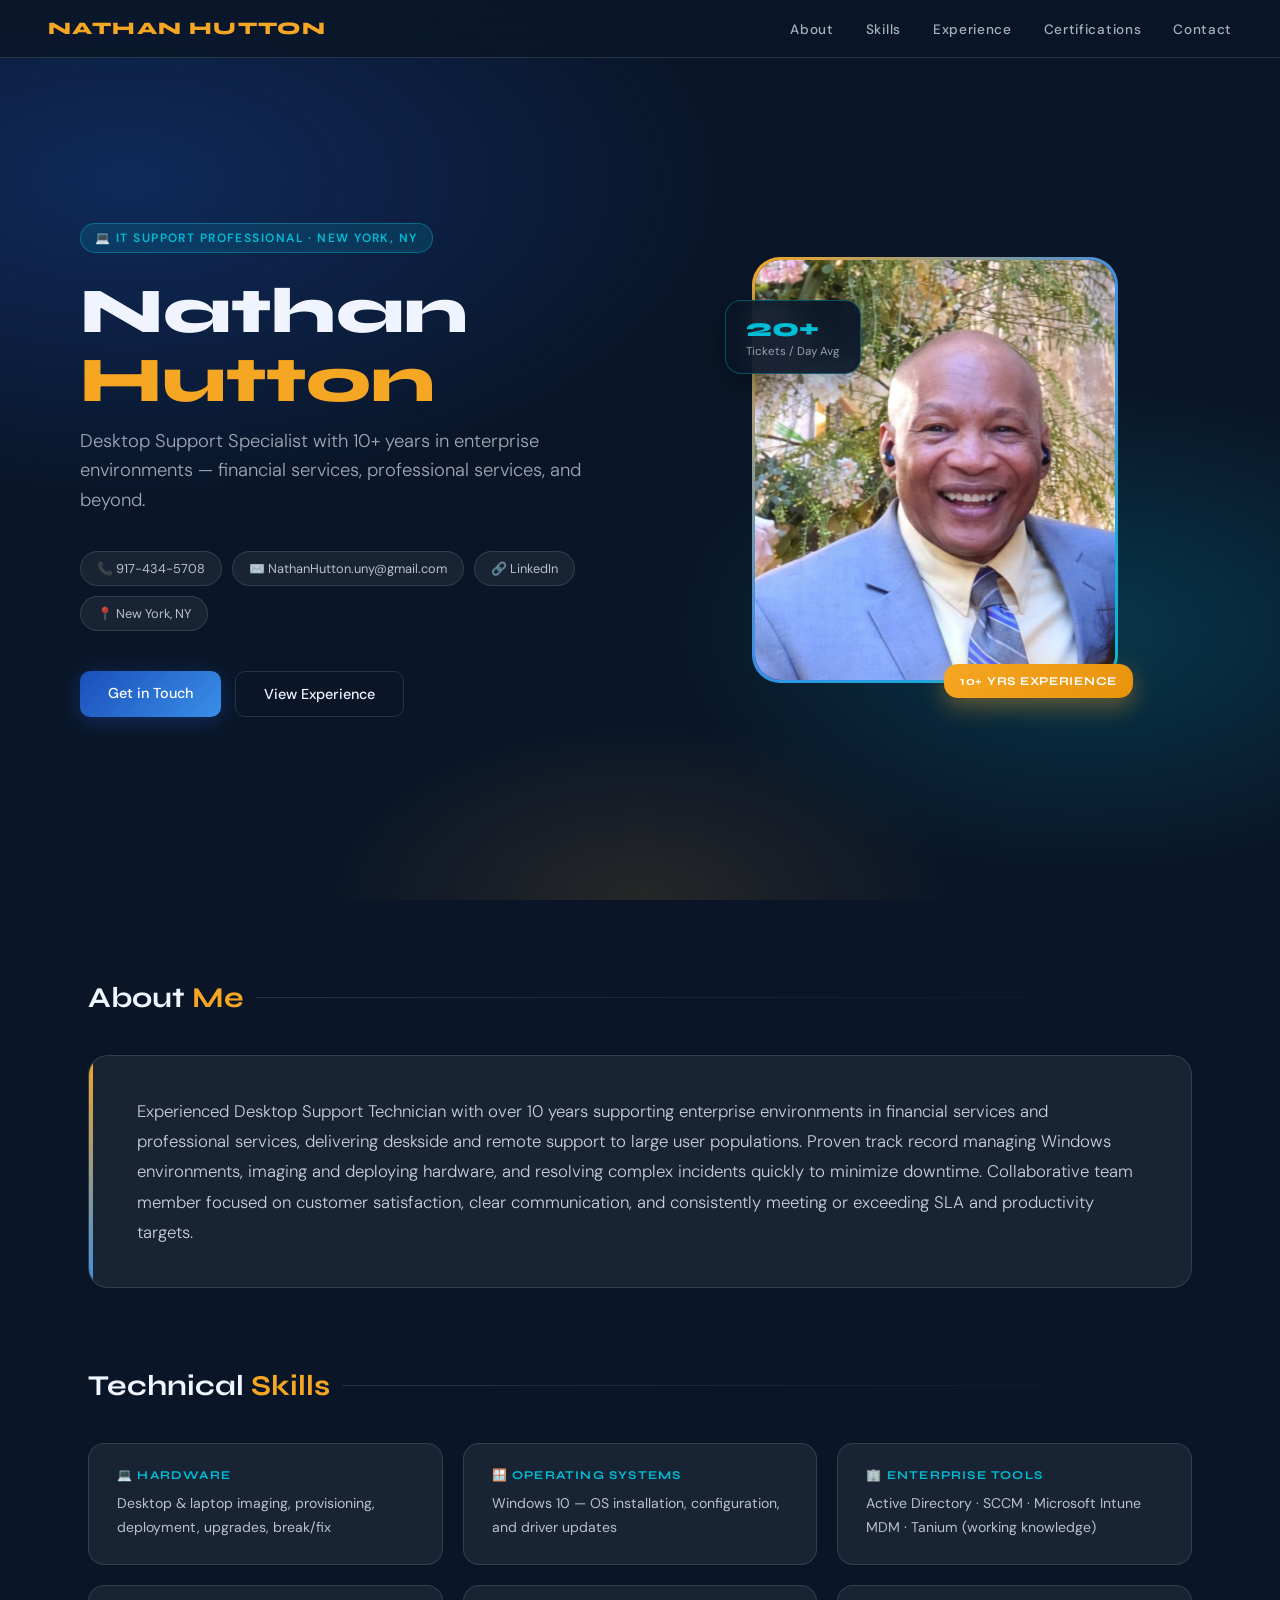
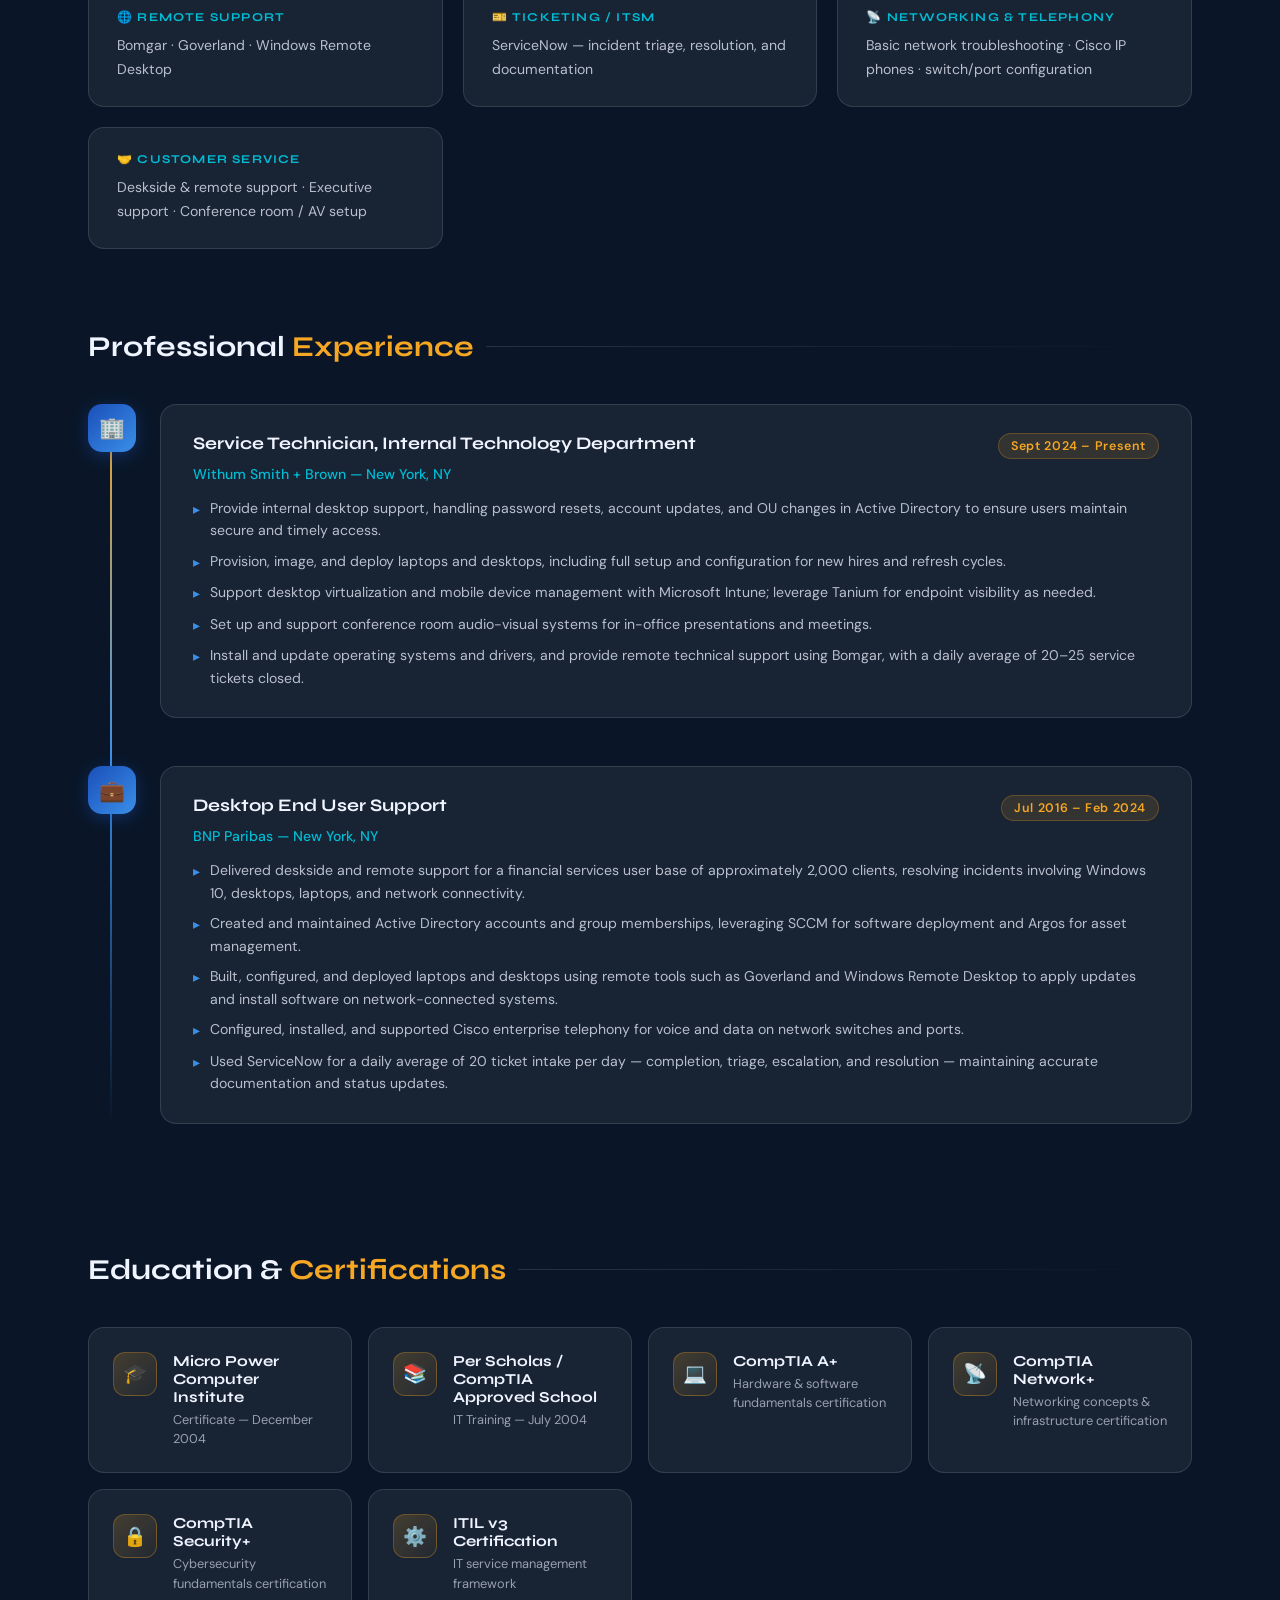
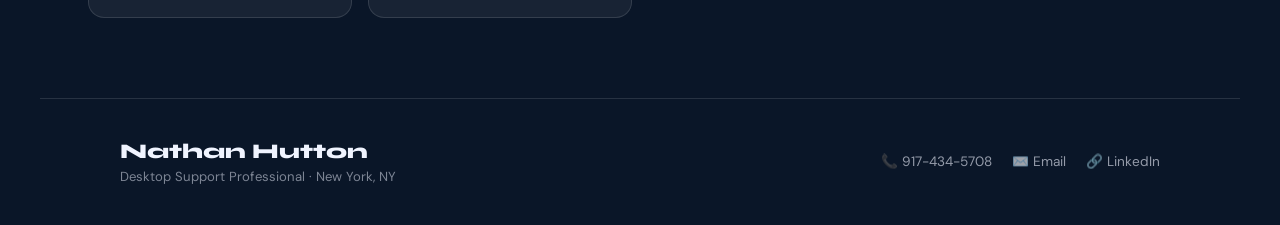
==== nathan_hutton_website.html @ e52b8e5c "commit personal front facing webpage" ====
<!DOCTYPE html>
<html lang="en">
<head>
<meta charset="UTF-8">
<meta name="viewport" content="width=device-width, initial-scale=1.0">
<title>Nathan Hutton | IT Support Professional</title>
<link href="https://fonts.googleapis.com/css2?family=Syne:wght@400;600;700;800&family=DM+Sans:ital,wght@0,300;0,400;0,500;1,300&display=swap" rel="stylesheet">
<style>
  :root {
    --navy: #0a1628;
    --blue: #1a4fba;
    --sky: #3a8fe8;
    --gold: #f5a623;
    --teal: #00bcd4;
    --soft-white: #f0f4ff;
    --card-bg: rgba(255,255,255,0.06);
    --card-border: rgba(255,255,255,0.12);
  }
  * { margin: 0; padding: 0; box-sizing: border-box; }
  body {
    font-family: 'DM Sans', sans-serif;
    background: var(--navy);
    color: var(--soft-white);
    overflow-x: hidden;
    min-height: 100vh;
  }
  body::before {
    content: '';
    position: fixed;
    inset: 0;
    background:
      radial-gradient(ellipse 80% 60% at 10% 20%, rgba(26,79,186,0.35) 0%, transparent 60%),
      radial-gradient(ellipse 60% 50% at 85% 70%, rgba(0,188,212,0.2) 0%, transparent 55%),
      radial-gradient(ellipse 50% 40% at 50% 100%, rgba(245,166,35,0.12) 0%, transparent 50%);
    z-index: 0;
    pointer-events: none;
  }
  .page-wrapper { position: relative; z-index: 1; }

  nav {
    position: fixed;
    top: 0; left: 0; right: 0;
    display: flex;
    justify-content: space-between;
    align-items: center;
    padding: 18px 48px;
    background: rgba(10,22,40,0.82);
    backdrop-filter: blur(14px);
    border-bottom: 1px solid var(--card-border);
    z-index: 100;
  }
  .nav-logo {
    font-family: 'Syne', sans-serif;
    font-weight: 800;
    font-size: 1.1rem;
    letter-spacing: 0.08em;
    color: var(--gold);
    text-transform: uppercase;
  }
  .nav-links { display: flex; gap: 32px; list-style: none; }
  .nav-links a {
    color: rgba(240,244,255,0.7);
    text-decoration: none;
    font-size: 0.85rem;
    font-weight: 500;
    letter-spacing: 0.05em;
    transition: color 0.25s;
  }
  .nav-links a:hover { color: var(--teal); }

  .hero {
    min-height: 100vh;
    display: grid;
    grid-template-columns: 1fr 1fr;
    align-items: center;
    gap: 60px;
    padding: 120px 80px 80px;
    max-width: 1300px;
    margin: 0 auto;
  }
  .hero-text { animation: fadeUp 0.9s ease both; }
  .hero-tag {
    display: inline-block;
    background: rgba(0,188,212,0.15);
    border: 1px solid rgba(0,188,212,0.4);
    color: var(--teal);
    font-size: 0.75rem;
    font-weight: 600;
    letter-spacing: 0.12em;
    text-transform: uppercase;
    padding: 6px 14px;
    border-radius: 100px;
    margin-bottom: 24px;
  }
  .hero h1 {
    font-family: 'Syne', sans-serif;
    font-weight: 800;
    font-size: clamp(2.6rem, 5vw, 4.2rem);
    line-height: 1.08;
    margin-bottom: 12px;
  }
  .hero h1 span { color: var(--gold); }
  .hero-subtitle {
    font-size: 1.15rem;
    font-weight: 300;
    color: rgba(240,244,255,0.65);
    margin-bottom: 36px;
    line-height: 1.6;
  }
  .contact-pills { display: flex; flex-wrap: wrap; gap: 10px; margin-bottom: 40px; }
  .pill {
    display: flex;
    align-items: center;
    gap: 7px;
    background: var(--card-bg);
    border: 1px solid var(--card-border);
    border-radius: 100px;
    padding: 8px 16px;
    font-size: 0.8rem;
    color: rgba(240,244,255,0.75);
    text-decoration: none;
    transition: all 0.25s;
  }
  .pill:hover { border-color: var(--sky); color: #fff; background: rgba(58,143,232,0.15); }
  .cta-row { display: flex; gap: 14px; flex-wrap: wrap; }
  .btn-primary {
    background: linear-gradient(135deg, var(--blue), var(--sky));
    color: #fff;
    border: none;
    padding: 13px 28px;
    border-radius: 10px;
    font-family: 'DM Sans', sans-serif;
    font-size: 0.9rem;
    font-weight: 500;
    cursor: pointer;
    text-decoration: none;
    transition: transform 0.2s, box-shadow 0.2s;
    display: inline-block;
    box-shadow: 0 4px 20px rgba(26,79,186,0.4);
  }
  .btn-primary:hover { transform: translateY(-2px); box-shadow: 0 8px 30px rgba(26,79,186,0.5); }
  .btn-secondary {
    background: transparent;
    color: var(--soft-white);
    border: 1px solid var(--card-border);
    padding: 13px 28px;
    border-radius: 10px;
    font-family: 'DM Sans', sans-serif;
    font-size: 0.9rem;
    font-weight: 500;
    cursor: pointer;
    text-decoration: none;
    transition: all 0.25s;
    display: inline-block;
  }
  .btn-secondary:hover { border-color: var(--teal); color: var(--teal); }

  .hero-visual {
    display: flex;
    justify-content: center;
    align-items: center;
    animation: fadeUp 1s 0.2s ease both;
  }
  .photo-frame {
    position: relative;
    width: 360px;
    height: 420px;
  }
  .photo-frame::before {
    content: '';
    position: absolute;
    inset: -3px;
    border-radius: 28px;
    background: linear-gradient(135deg, var(--gold), var(--sky), var(--teal));
    z-index: 0;
  }
  .photo-inner {
    position: relative;
    z-index: 1;
    width: 100%;
    height: 100%;
    border-radius: 26px;
    overflow: hidden;
    background: var(--navy);
  }
  .photo-inner img {
    width: 100%;
    height: 100%;
    object-fit: cover;
    object-position: center top;
    display: block;
  }
  .photo-badge {
    position: absolute;
    bottom: -18px;
    right: -18px;
    background: linear-gradient(135deg, var(--gold), #e8930a);
    color: #fff;
    font-family: 'Syne', sans-serif;
    font-weight: 700;
    font-size: 0.75rem;
    padding: 10px 16px;
    border-radius: 14px;
    z-index: 2;
    box-shadow: 0 8px 24px rgba(245,166,35,0.4);
    letter-spacing: 0.06em;
    text-transform: uppercase;
  }
  .stats-float {
    position: absolute;
    left: -30px;
    top: 40px;
    background: rgba(10,22,40,0.92);
    border: 1px solid rgba(0,188,212,0.35);
    backdrop-filter: blur(12px);
    border-radius: 16px;
    padding: 14px 20px;
    z-index: 3;
    box-shadow: 0 8px 32px rgba(0,0,0,0.4);
  }
  .stat-num {
    font-family: 'Syne', sans-serif;
    font-size: 1.6rem;
    font-weight: 800;
    color: var(--teal);
    line-height: 1;
  }
  .stat-label { font-size: 0.72rem; color: rgba(240,244,255,0.6); margin-top: 3px; }

  .section { max-width: 1200px; margin: 0 auto; padding: 80px 48px; }
  .section-label { display: flex; align-items: center; gap: 12px; margin-bottom: 40px; }
  .section-label .line { flex: 1; height: 1px; background: linear-gradient(90deg, var(--card-border), transparent); }
  .section-label h2 { font-family: 'Syne', sans-serif; font-size: 1.8rem; font-weight: 700; white-space: nowrap; }
  .section-label h2 span { color: var(--gold); }

  .summary-card {
    background: var(--card-bg);
    border: 1px solid var(--card-border);
    border-radius: 20px;
    padding: 40px 48px;
    position: relative;
    overflow: hidden;
  }
  .summary-card::before {
    content: '';
    position: absolute;
    top: 0; left: 0;
    width: 4px; height: 100%;
    background: linear-gradient(180deg, var(--gold), var(--sky));
    border-radius: 4px 0 0 4px;
  }
  .summary-card p { font-size: 1.05rem; line-height: 1.8; color: rgba(240,244,255,0.82); font-weight: 300; }

  .skills-grid { display: grid; grid-template-columns: repeat(auto-fit, minmax(300px, 1fr)); gap: 20px; }
  .skill-card {
    background: var(--card-bg);
    border: 1px solid var(--card-border);
    border-radius: 16px;
    padding: 24px 28px;
    transition: all 0.3s;
  }
  .skill-card:hover {
    border-color: rgba(58,143,232,0.5);
    transform: translateY(-4px);
    background: rgba(58,143,232,0.08);
    box-shadow: 0 12px 40px rgba(0,0,0,0.3);
  }
  .skill-category { font-family: 'Syne', sans-serif; font-size: 0.75rem; font-weight: 700; letter-spacing: 0.1em; text-transform: uppercase; color: var(--teal); margin-bottom: 10px; }
  .skill-list { font-size: 0.88rem; color: rgba(240,244,255,0.75); line-height: 1.7; }

  .timeline { position: relative; }
  .timeline::before {
    content: '';
    position: absolute;
    left: 22px; top: 0; bottom: 0;
    width: 2px;
    background: linear-gradient(180deg, var(--gold), var(--sky), transparent);
  }
  .exp-item { display: grid; grid-template-columns: 48px 1fr; gap: 24px; margin-bottom: 48px; }
  .exp-dot {
    width: 48px; height: 48px;
    border-radius: 14px;
    background: linear-gradient(135deg, var(--blue), var(--sky));
    display: flex; align-items: center; justify-content: center;
    font-size: 1.3rem; flex-shrink: 0;
    box-shadow: 0 4px 16px rgba(26,79,186,0.4);
    position: relative; z-index: 1;
  }
  .exp-content {
    background: var(--card-bg);
    border: 1px solid var(--card-border);
    border-radius: 16px;
    padding: 28px 32px;
    transition: border-color 0.3s;
  }
  .exp-content:hover { border-color: rgba(58,143,232,0.4); }
  .exp-header { display: flex; justify-content: space-between; align-items: flex-start; flex-wrap: wrap; gap: 8px; margin-bottom: 6px; }
  .exp-title { font-family: 'Syne', sans-serif; font-weight: 700; font-size: 1.1rem; }
  .exp-date {
    font-size: 0.78rem; color: var(--gold); font-weight: 600; letter-spacing: 0.05em;
    background: rgba(245,166,35,0.12); border: 1px solid rgba(245,166,35,0.25);
    padding: 4px 12px; border-radius: 100px; white-space: nowrap;
  }
  .exp-company { font-size: 0.88rem; color: var(--teal); font-weight: 500; margin-bottom: 14px; }
  .exp-bullets { list-style: none; display: flex; flex-direction: column; gap: 8px; }
  .exp-bullets li { display: flex; gap: 10px; font-size: 0.88rem; color: rgba(240,244,255,0.75); line-height: 1.6; }
  .exp-bullets li::before { content: '\25B8'; color: var(--sky); flex-shrink: 0; margin-top: 1px; }

  .edu-grid { display: grid; grid-template-columns: repeat(auto-fit, minmax(260px, 1fr)); gap: 16px; }
  .edu-card {
    background: var(--card-bg);
    border: 1px solid var(--card-border);
    border-radius: 16px; padding: 24px;
    display: flex; align-items: flex-start; gap: 16px;
    transition: all 0.25s;
  }
  .edu-card:hover { border-color: rgba(245,166,35,0.4); transform: translateY(-3px); }
  .edu-icon {
    width: 44px; height: 44px; border-radius: 12px;
    background: linear-gradient(135deg, rgba(245,166,35,0.2), rgba(245,166,35,0.05));
    border: 1px solid rgba(245,166,35,0.3);
    display: flex; align-items: center; justify-content: center;
    font-size: 1.2rem; flex-shrink: 0;
  }
  .edu-text h4 { font-family: 'Syne', sans-serif; font-weight: 700; font-size: 0.95rem; margin-bottom: 4px; }
  .edu-text p { font-size: 0.8rem; color: rgba(240,244,255,0.6); line-height: 1.5; }

  footer {
    border-top: 1px solid var(--card-border);
    padding: 40px 80px;
    max-width: 1200px;
    margin: 0 auto;
    display: flex; justify-content: space-between; align-items: center;
    flex-wrap: wrap; gap: 20px;
  }
  .footer-left h3 { font-family: 'Syne', sans-serif; font-weight: 800; font-size: 1.3rem; margin-bottom: 4px; }
  .footer-left p { font-size: 0.82rem; color: rgba(240,244,255,0.5); }
  .footer-links { display: flex; gap: 20px; }
  .footer-links a { color: rgba(240,244,255,0.6); text-decoration: none; font-size: 0.85rem; transition: color 0.2s; }
  .footer-links a:hover { color: var(--teal); }

  @keyframes fadeUp {
    from { opacity: 0; transform: translateY(30px); }
    to   { opacity: 1; transform: translateY(0); }
  }

  @media (max-width: 900px) {
    nav { padding: 16px 24px; }
    .nav-links { gap: 18px; }
    .hero { grid-template-columns: 1fr; padding: 110px 32px 60px; gap: 48px; text-align: center; }
    .hero-visual { order: -1; }
    .contact-pills { justify-content: center; }
    .cta-row { justify-content: center; }
    .photo-frame { width: 280px; height: 320px; }
    .stats-float { left: -10px; }
    .section { padding: 60px 24px; }
    footer { padding: 32px 24px; }
  }
</style>
</head>
<body>
<div class="page-wrapper">

<nav>
  <div class="nav-logo">Nathan Hutton</div>
  <ul class="nav-links">
    <li><a href="#summary">About</a></li>
    <li><a href="#skills">Skills</a></li>
    <li><a href="#experience">Experience</a></li>
    <li><a href="#education">Certifications</a></li>
    <li><a href="mailto:NathanHutton.uny@gmail.com">Contact</a></li>
  </ul>
</nav>

<section class="hero">
  <div class="hero-text">
    <div class="hero-tag">&#128187; IT Support Professional &middot; New York, NY</div>
    <h1>Nathan<br><span>Hutton</span></h1>
    <p class="hero-subtitle">Desktop Support Specialist with 10+ years in enterprise environments &mdash; financial services, professional services, and beyond.</p>
    <div class="contact-pills">
      <a class="pill" href="tel:9174345708">&#128222; 917-434-5708</a>
      <a class="pill" href="mailto:NathanHutton.uny@gmail.com">&#9993;&#65039; NathanHutton.uny@gmail.com</a>
      <a class="pill" href="https://linkedin.com/in/nathanhuttontech" target="_blank">&#128279; LinkedIn</a>
      <a class="pill" href="#">&#128205; New York, NY</a>
    </div>
    <div class="cta-row">
      <a class="btn-primary" href="mailto:NathanHutton.uny@gmail.com">Get in Touch</a>
      <a class="btn-secondary" href="#experience">View Experience</a>
    </div>
  </div>
  <div class="hero-visual">
    <div class="photo-frame">
      <div class="photo-inner">
        <img src="[data-uri]" alt="Nathan Hutton" />
      </div>
      <div class="photo-badge">10+ Yrs Experience</div>
      <div class="stats-float">
        <div class="stat-num">20+</div>
        <div class="stat-label">Tickets / Day Avg</div>
      </div>
    </div>
  </div>
</section>

<section id="summary" class="section">
  <div class="section-label"><h2>About <span>Me</span></h2><div class="line"></div></div>
  <div class="summary-card">
    <p>Experienced Desktop Support Technician with over 10 years supporting enterprise environments in financial services and professional services, delivering deskside and remote support to large user populations. Proven track record managing Windows environments, imaging and deploying hardware, and resolving complex incidents quickly to minimize downtime. Collaborative team member focused on customer satisfaction, clear communication, and consistently meeting or exceeding SLA and productivity targets.</p>
  </div>
</section>

<section id="skills" class="section" style="padding-top:0">
  <div class="section-label"><h2>Technical <span>Skills</span></h2><div class="line"></div></div>
  <div class="skills-grid">
    <div class="skill-card"><div class="skill-category">&#128187; Hardware</div><div class="skill-list">Desktop &amp; laptop imaging, provisioning, deployment, upgrades, break/fix</div></div>
    <div class="skill-card"><div class="skill-category">&#129695; Operating Systems</div><div class="skill-list">Windows 10 &mdash; OS installation, configuration, and driver updates</div></div>
    <div class="skill-card"><div class="skill-category">&#127970; Enterprise Tools</div><div class="skill-list">Active Directory &middot; SCCM &middot; Microsoft Intune MDM &middot; Tanium (working knowledge)</div></div>
    <div class="skill-card"><div class="skill-category">&#127760; Remote Support</div><div class="skill-list">Bomgar &middot; Goverland &middot; Windows Remote Desktop</div></div>
    <div class="skill-card"><div class="skill-category">&#127915; Ticketing / ITSM</div><div class="skill-list">ServiceNow &mdash; incident triage, resolution, and documentation</div></div>
    <div class="skill-card"><div class="skill-category">&#128225; Networking &amp; Telephony</div><div class="skill-list">Basic network troubleshooting &middot; Cisco IP phones &middot; switch/port configuration</div></div>
    <div class="skill-card"><div class="skill-category">&#129309; Customer Service</div><div class="skill-list">Deskside &amp; remote support &middot; Executive support &middot; Conference room / AV setup</div></div>
  </div>
</section>

<section id="experience" class="section" style="padding-top:0">
  <div class="section-label"><h2>Professional <span>Experience</span></h2><div class="line"></div></div>
  <div class="timeline">
    <div class="exp-item">
      <div class="exp-dot">&#127970;</div>
      <div class="exp-content">
        <div class="exp-header">
          <div class="exp-title">Service Technician, Internal Technology Department</div>
          <div class="exp-date">Sept 2024 &ndash; Present</div>
        </div>
        <div class="exp-company">Withum Smith + Brown &mdash; New York, NY</div>
        <ul class="exp-bullets">
          <li>Provide internal desktop support, handling password resets, account updates, and OU changes in Active Directory to ensure users maintain secure and timely access.</li>
          <li>Provision, image, and deploy laptops and desktops, including full setup and configuration for new hires and refresh cycles.</li>
          <li>Support desktop virtualization and mobile device management with Microsoft Intune; leverage Tanium for endpoint visibility as needed.</li>
          <li>Set up and support conference room audio-visual systems for in-office presentations and meetings.</li>
          <li>Install and update operating systems and drivers, and provide remote technical support using Bomgar, with a daily average of 20&ndash;25 service tickets closed.</li>
        </ul>
      </div>
    </div>
    <div class="exp-item">
      <div class="exp-dot">&#128188;</div>
      <div class="exp-content">
        <div class="exp-header">
          <div class="exp-title">Desktop End User Support</div>
          <div class="exp-date">Jul 2016 &ndash; Feb 2024</div>
        </div>
        <div class="exp-company">BNP Paribas &mdash; New York, NY</div>
        <ul class="exp-bullets">
          <li>Delivered deskside and remote support for a financial services user base of approximately 2,000 clients, resolving incidents involving Windows 10, desktops, laptops, and network connectivity.</li>
          <li>Created and maintained Active Directory accounts and group memberships, leveraging SCCM for software deployment and Argos for asset management.</li>
          <li>Built, configured, and deployed laptops and desktops using remote tools such as Goverland and Windows Remote Desktop to apply updates and install software on network-connected systems.</li>
          <li>Configured, installed, and supported Cisco enterprise telephony for voice and data on network switches and ports.</li>
          <li>Used ServiceNow for a daily average of 20 ticket intake per day &mdash; completion, triage, escalation, and resolution &mdash; maintaining accurate documentation and status updates.</li>
        </ul>
      </div>
    </div>
  </div>
</section>

<section id="education" class="section" style="padding-top:0">
  <div class="section-label"><h2>Education &amp; <span>Certifications</span></h2><div class="line"></div></div>
  <div class="edu-grid">
    <div class="edu-card"><div class="edu-icon">&#127891;</div><div class="edu-text"><h4>Micro Power Computer Institute</h4><p>Certificate &mdash; December 2004</p></div></div>
    <div class="edu-card"><div class="edu-icon">&#128218;</div><div class="edu-text"><h4>Per Scholas / CompTIA Approved School</h4><p>IT Training &mdash; July 2004</p></div></div>
    <div class="edu-card"><div class="edu-icon">&#128187;</div><div class="edu-text"><h4>CompTIA A+</h4><p>Hardware &amp; software fundamentals certification</p></div></div>
    <div class="edu-card"><div class="edu-icon">&#128225;</div><div class="edu-text"><h4>CompTIA Network+</h4><p>Networking concepts &amp; infrastructure certification</p></div></div>
    <div class="edu-card"><div class="edu-icon">&#128274;</div><div class="edu-text"><h4>CompTIA Security+</h4><p>Cybersecurity fundamentals certification</p></div></div>
    <div class="edu-card"><div class="edu-icon">&#9881;&#65039;</div><div class="edu-text"><h4>ITIL v3 Certification</h4><p>IT service management framework</p></div></div>
  </div>
</section>

<footer>
  <div class="footer-left">
    <h3>Nathan Hutton</h3>
    <p>Desktop Support Professional &middot; New York, NY</p>
  </div>
  <div class="footer-links">
    <a href="tel:9174345708">&#128222; 917-434-5708</a>
    <a href="mailto:NathanHutton.uny@gmail.com">&#9993;&#65039; Email</a>
    <a href="https://linkedin.com/in/nathanhuttontech" target="_blank">&#128279; LinkedIn</a>
  </div>
</footer>

</div>
<script>
  document.querySelectorAll('a[href^="#"]').forEach(anchor => {
    anchor.addEventListener('click', function(e) {
      const href = this.getAttribute('href');
      if (href.length > 1) {
        e.preventDefault();
        const el = document.querySelector(href);
        if (el) el.scrollIntoView({ behavior: 'smooth', block: 'start' });
      }
    });
  });
  const sections = document.querySelectorAll('section[id]');
  const navLinks = document.querySelectorAll('.nav-links a');
  window.addEventListener('scroll', () => {
    let current = '';
    sections.forEach(sec => { if (window.scrollY >= sec.offsetTop - 120) current = sec.id; });
    navLinks.forEach(link => {
      link.style.color = link.getAttribute('href') === '#' + current ? 'var(--teal)' : 'rgba(240,244,255,0.7)';
    });
  });
</script>
</body>
</html>
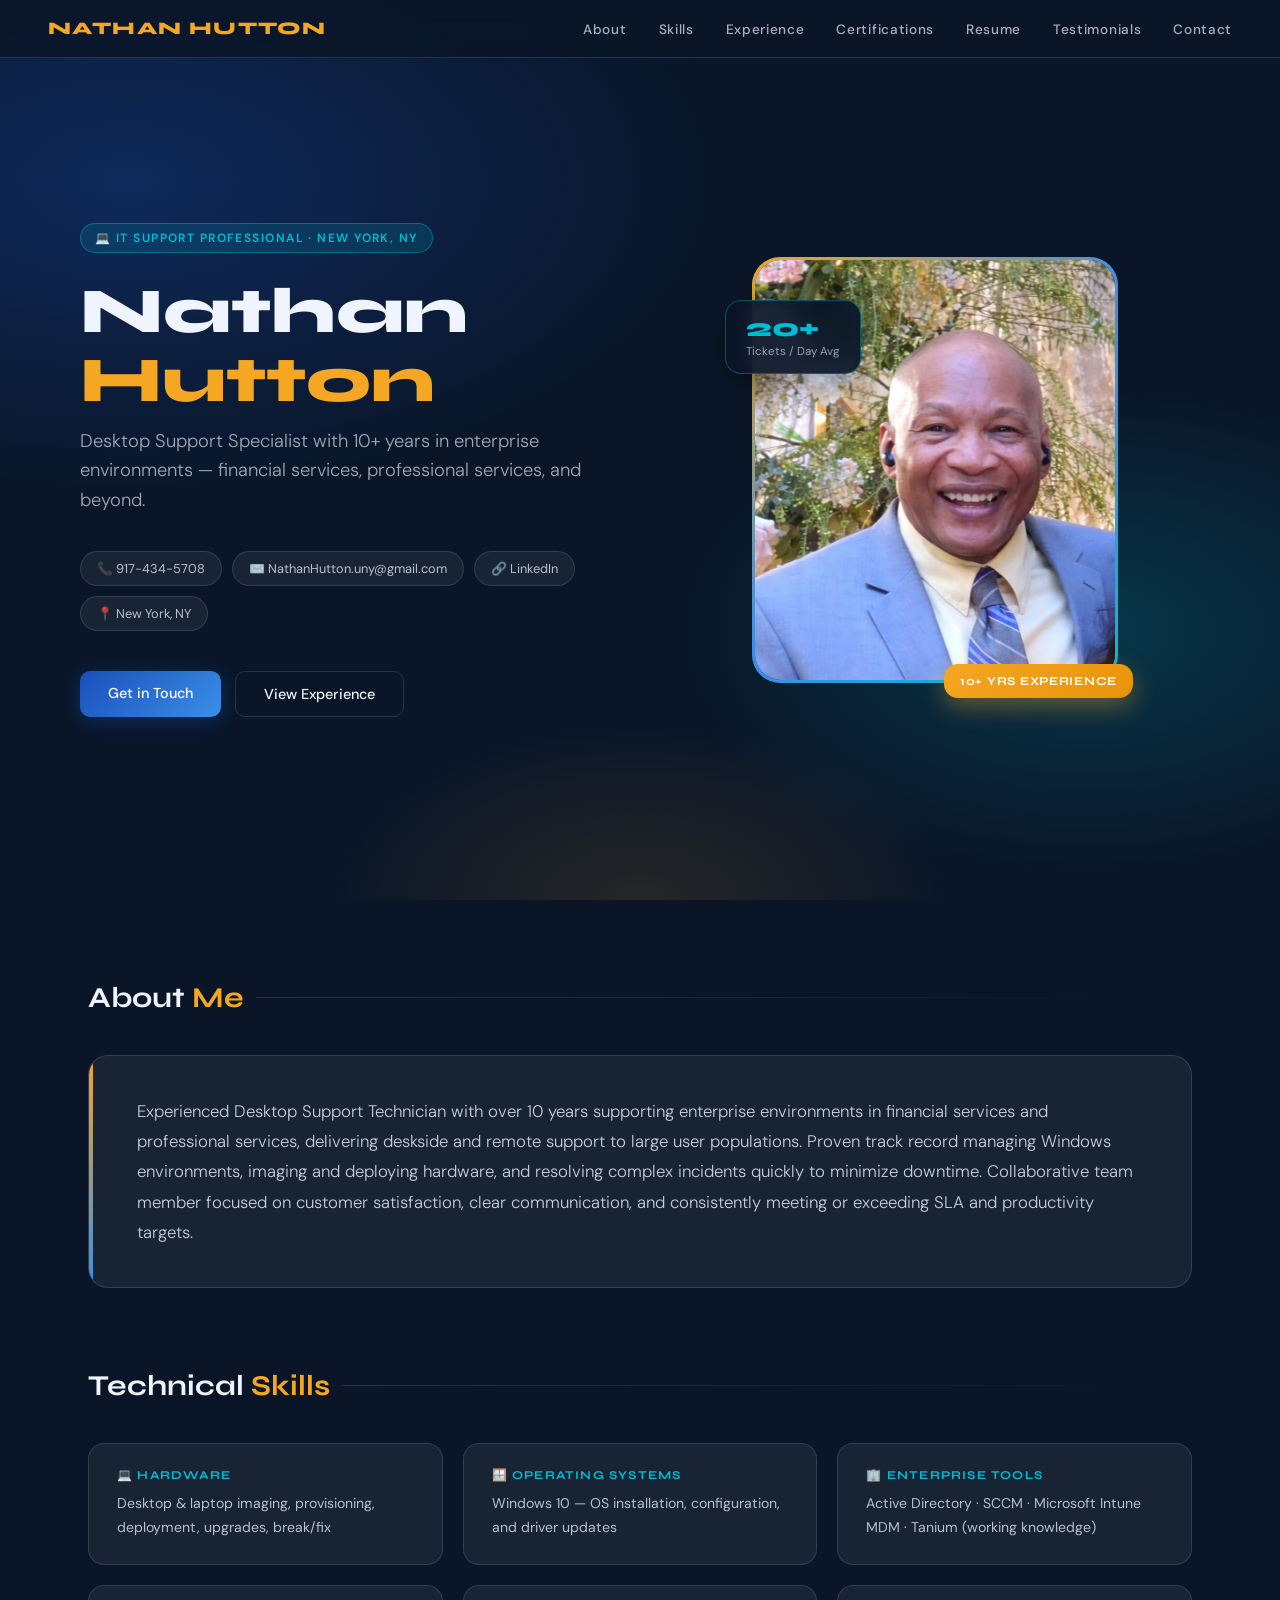
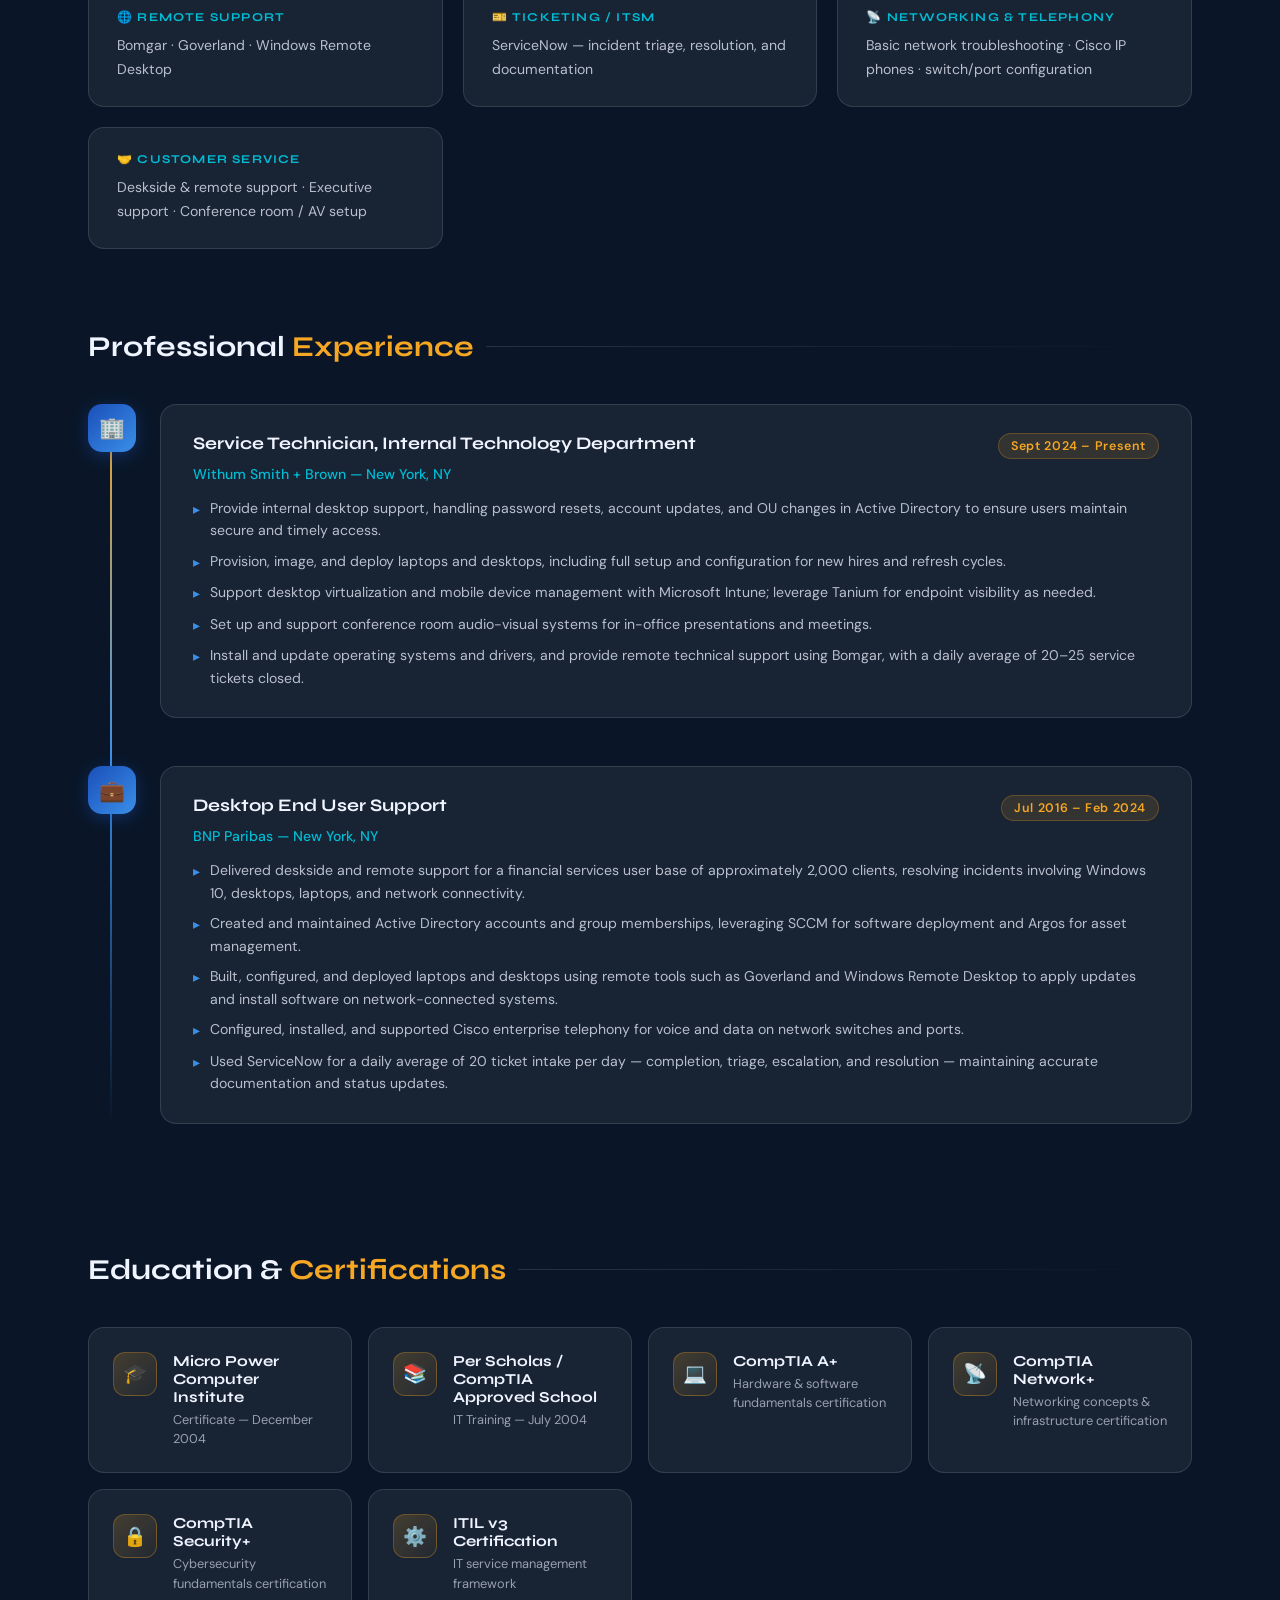
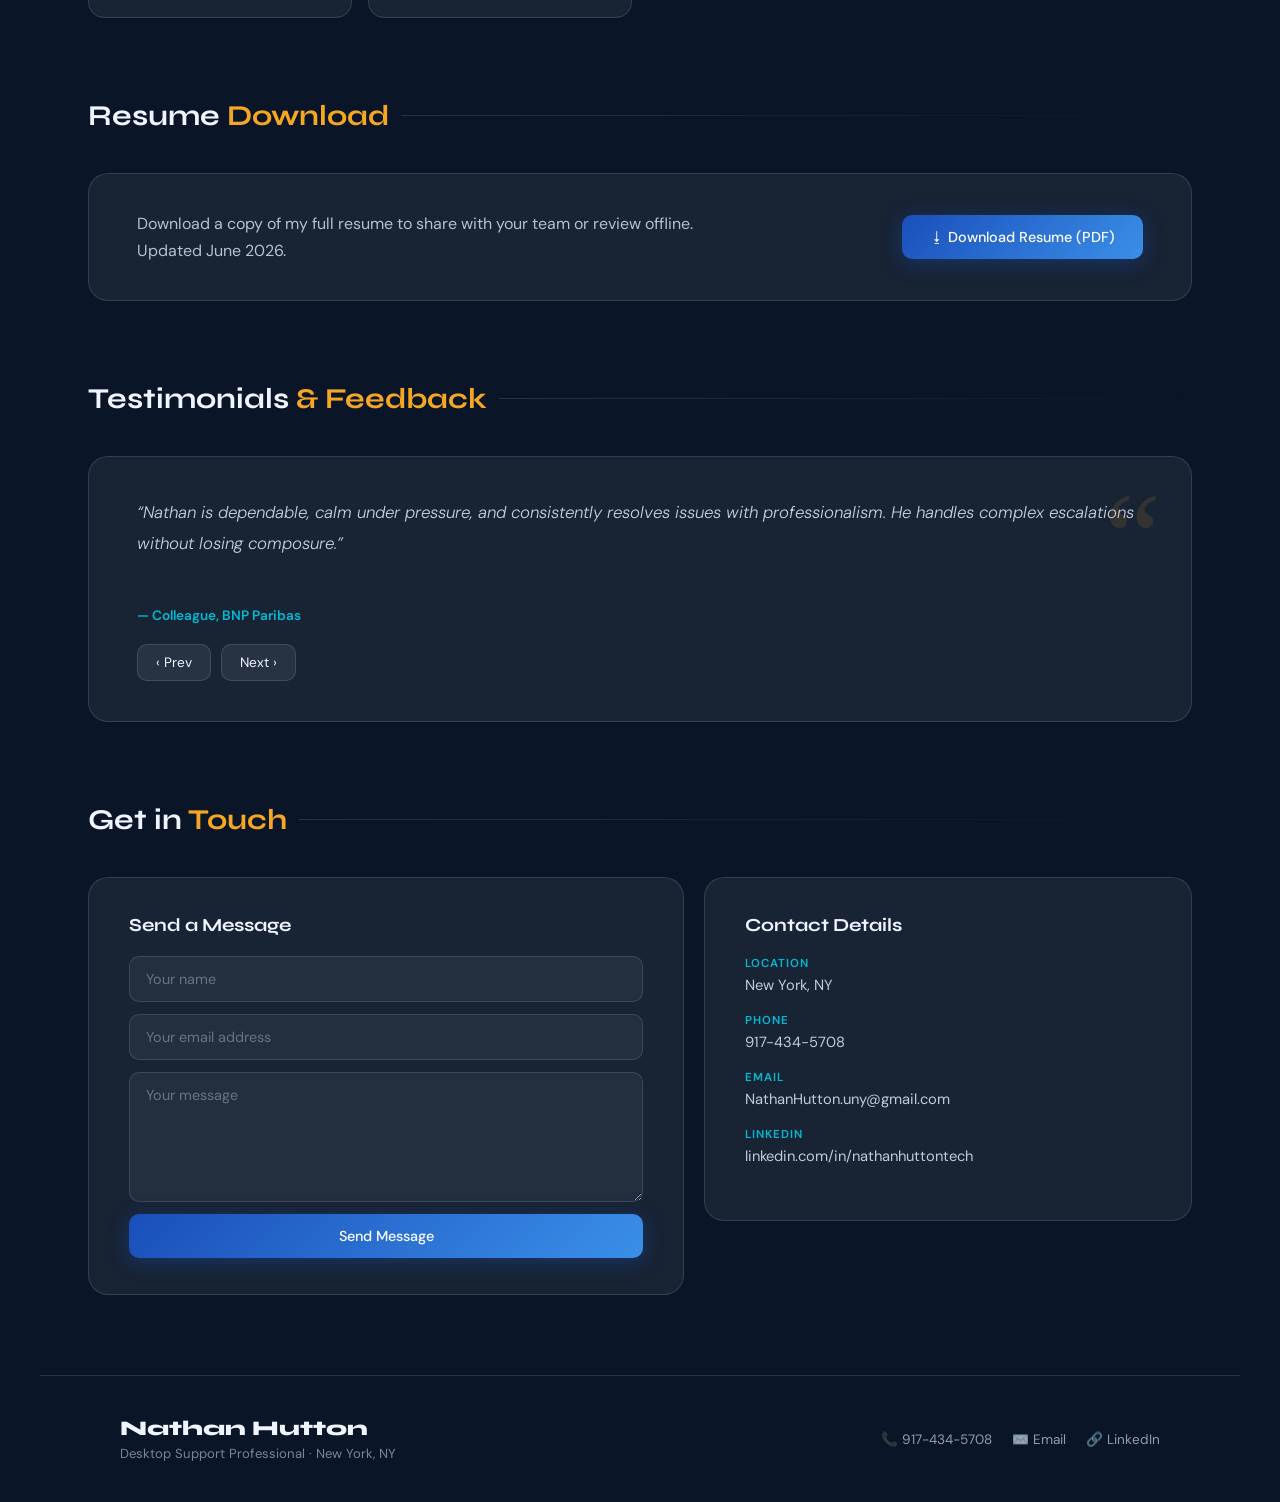
==== commit 6c491487: "commit" ====
--- a/nathan_hutton_website.html
+++ b/nathan_hutton_website.html
@@ -344,6 +344,103 @@
     to   { opacity: 1; transform: translateY(0); }
   }
 
+  /* ── Resume section ── */
+  .resume-card {
+    background: var(--card-bg);
+    border: 1px solid var(--card-border);
+    border-radius: 20px;
+    padding: 36px 48px;
+    display: flex;
+    align-items: center;
+    justify-content: space-between;
+    flex-wrap: wrap;
+    gap: 20px;
+  }
+  .resume-card p { font-size: 1rem; color: rgba(240,244,255,0.75); line-height: 1.7; max-width: 55ch; }
+
+  /* ── Testimonial carousel ── */
+  .carousel-card {
+    background: var(--card-bg);
+    border: 1px solid var(--card-border);
+    border-radius: 20px;
+    padding: 40px 48px;
+    position: relative;
+    overflow: hidden;
+  }
+  .carousel-card::after {
+    content: '\201C';
+    position: absolute;
+    top: 16px; right: 30px;
+    font-size: 8rem;
+    line-height: 1;
+    color: rgba(245,166,35,0.12);
+    font-family: Georgia, serif;
+  }
+  .testimonial-text {
+    font-size: 1.05rem;
+    line-height: 1.85;
+    color: rgba(240,244,255,0.82);
+    font-weight: 300;
+    font-style: italic;
+    min-height: 90px;
+    margin-bottom: 20px;
+  }
+  .testimonial-author { font-size: 0.85rem; color: var(--teal); font-weight: 600; }
+  .carousel-controls { display: flex; gap: 10px; margin-top: 20px; }
+  .btn-carousel {
+    background: rgba(255,255,255,0.07);
+    border: 1px solid var(--card-border);
+    color: var(--soft-white);
+    padding: 9px 18px;
+    border-radius: 10px;
+    font-family: 'DM Sans', sans-serif;
+    font-size: 0.85rem;
+    cursor: pointer;
+    transition: all 0.2s;
+  }
+  .btn-carousel:hover { border-color: var(--teal); color: var(--teal); }
+
+  /* ── Contact section ── */
+  .contact-grid {
+    display: grid;
+    grid-template-columns: 1.1fr 0.9fr;
+    gap: 20px;
+    align-items: start;
+  }
+  .contact-form-card, .contact-info-card {
+    background: var(--card-bg);
+    border: 1px solid var(--card-border);
+    border-radius: 20px;
+    padding: 36px 40px;
+  }
+  .contact-form-card h3, .contact-info-card h3 {
+    font-family: 'Syne', sans-serif;
+    font-size: 1.15rem;
+    font-weight: 700;
+    margin-bottom: 20px;
+  }
+  .form-group { display: flex; flex-direction: column; gap: 12px; }
+  .form-group input, .form-group textarea {
+    width: 100%;
+    padding: 13px 16px;
+    border-radius: 10px;
+    border: 1px solid var(--card-border);
+    background: rgba(255,255,255,0.05);
+    color: var(--soft-white);
+    font-family: 'DM Sans', sans-serif;
+    font-size: 0.9rem;
+    outline: none;
+    transition: border-color 0.2s;
+  }
+  .form-group input:focus, .form-group textarea:focus { border-color: var(--teal); }
+  .form-group textarea { min-height: 130px; resize: vertical; }
+  .form-group input::placeholder, .form-group textarea::placeholder { color: rgba(240,244,255,0.35); }
+  .contact-info-card .info-item { display: flex; flex-direction: column; gap: 4px; margin-bottom: 18px; }
+  .contact-info-card .info-label { font-size: 0.72rem; letter-spacing: 0.08em; text-transform: uppercase; color: var(--teal); font-weight: 600; }
+  .contact-info-card .info-value { font-size: 0.92rem; color: rgba(240,244,255,0.8); }
+  .contact-info-card a { color: rgba(240,244,255,0.8); text-decoration: none; transition: color 0.2s; }
+  .contact-info-card a:hover { color: var(--teal); }
+
   @media (max-width: 900px) {
     nav { padding: 16px 24px; }
     .nav-links { gap: 18px; }
@@ -355,6 +452,8 @@
     .stats-float { left: -10px; }
     .section { padding: 60px 24px; }
     footer { padding: 32px 24px; }
+    .contact-grid { grid-template-columns: 1fr; }
+    .resume-card { flex-direction: column; align-items: flex-start; }
   }
 </style>
 </head>
@@ -368,7 +467,9 @@
     <li><a href="#skills">Skills</a></li>
     <li><a href="#experience">Experience</a></li>
     <li><a href="#education">Certifications</a></li>
-    <li><a href="mailto:NathanHutton.uny@gmail.com">Contact</a></li>
+    <li><a href="#resume">Resume</a></li>
+    <li><a href="#testimonials">Testimonials</a></li>
+    <li><a href="#contact">Contact</a></li>
   </ul>
 </nav>
 
@@ -474,6 +575,60 @@
   </div>
 </section>
 
+<section id="resume" class="section" style="padding-top:0">
+  <div class="section-label"><h2>Resume <span>Download</span></h2><div class="line"></div></div>
+  <div class="resume-card">
+    <p>Download a copy of my full resume to share with your team or review offline. Updated June 2026.</p>
+    <a class="btn-primary" href="files/Nathan-Hutton-Resume.pdf" download>&#11123; Download Resume (PDF)</a>
+  </div>
+</section>
+
+<section id="testimonials" class="section" style="padding-top:0">
+  <div class="section-label"><h2>Testimonials <span>&amp; Feedback</span></h2><div class="line"></div></div>
+  <div class="carousel-card">
+    <p class="testimonial-text" id="testimonial-text"></p>
+    <p class="testimonial-author" id="testimonial-author"></p>
+    <div class="carousel-controls">
+      <button class="btn-carousel" id="prev-testimonial">&#8249; Prev</button>
+      <button class="btn-carousel" id="next-testimonial">Next &#8250;</button>
+    </div>
+  </div>
+</section>
+
+<section id="contact" class="section" style="padding-top:0">
+  <div class="section-label"><h2>Get in <span>Touch</span></h2><div class="line"></div></div>
+  <div class="contact-grid">
+    <div class="contact-form-card">
+      <h3>Send a Message</h3>
+      <form class="form-group" action="https://formspree.io/f/your-form-id" method="POST">
+        <input type="text" name="name" placeholder="Your name" required />
+        <input type="email" name="email" placeholder="Your email address" required />
+        <textarea name="message" placeholder="Your message" required></textarea>
+        <button class="btn-primary" type="submit">Send Message</button>
+      </form>
+    </div>
+    <div class="contact-info-card">
+      <h3>Contact Details</h3>
+      <div class="info-item">
+        <span class="info-label">Location</span>
+        <span class="info-value">New York, NY</span>
+      </div>
+      <div class="info-item">
+        <span class="info-label">Phone</span>
+        <span class="info-value"><a href="tel:9174345708">917-434-5708</a></span>
+      </div>
+      <div class="info-item">
+        <span class="info-label">Email</span>
+        <span class="info-value"><a href="mailto:NathanHutton.uny@gmail.com">NathanHutton.uny@gmail.com</a></span>
+      </div>
+      <div class="info-item">
+        <span class="info-label">LinkedIn</span>
+        <span class="info-value"><a href="https://linkedin.com/in/nathanhuttontech" target="_blank" rel="noreferrer">linkedin.com/in/nathanhuttontech</a></span>
+      </div>
+    </div>
+  </div>
+</section>
+
 <footer>
   <div class="footer-left">
     <h3>Nathan Hutton</h3>
@@ -488,6 +643,25 @@
 
 </div>
 <script>
+  // Testimonial carousel
+  const testimonials = [
+    { text: 'Nathan is dependable, calm under pressure, and consistently resolves issues with professionalism. He handles complex escalations without losing composure.', author: '— Colleague, BNP Paribas' },
+    { text: 'He communicates clearly and makes users feel supported even during urgent incidents. I never had to follow up on a ticket Nathan owned.', author: '— Team Lead, Withum Smith + Brown' },
+    { text: 'Nathan handles deployment and desktop support work quickly and with great attention to detail. He consistently exceeded our SLA targets.', author: '— Manager, BNP Paribas' }
+  ];
+  let testimonialIdx = 0;
+  function renderTestimonial() {
+    const t = testimonials[testimonialIdx];
+    document.getElementById('testimonial-text').textContent = '“' + t.text + '”';
+    document.getElementById('testimonial-author').textContent = t.author;
+  }
+  function nextTestimonial() { testimonialIdx = (testimonialIdx + 1) % testimonials.length; renderTestimonial(); }
+  function prevTestimonial() { testimonialIdx = (testimonialIdx - 1 + testimonials.length) % testimonials.length; renderTestimonial(); }
+  document.getElementById('next-testimonial').addEventListener('click', nextTestimonial);
+  document.getElementById('prev-testimonial').addEventListener('click', prevTestimonial);
+  setInterval(nextTestimonial, 5000);
+  renderTestimonial();
+
   document.querySelectorAll('a[href^="#"]').forEach(anchor => {
     anchor.addEventListener('click', function(e) {
       const href = this.getAttribute('href');
